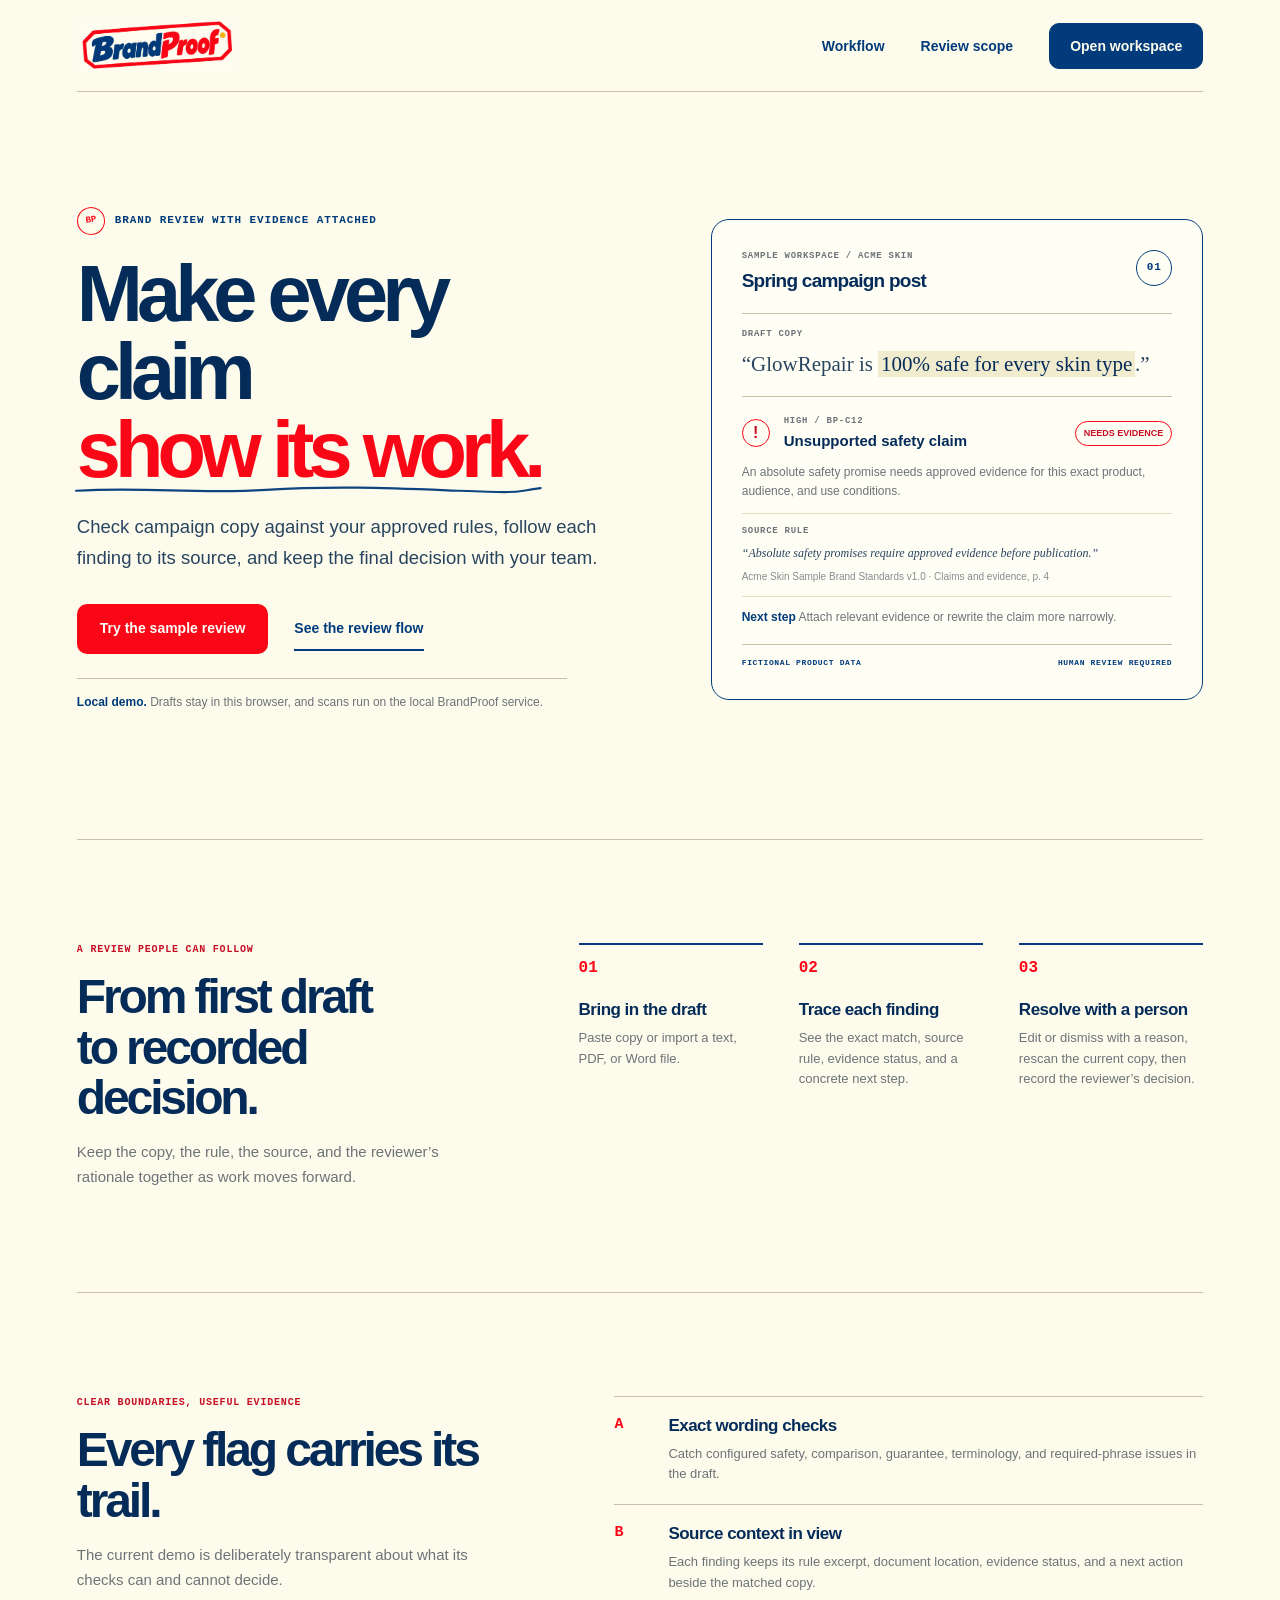
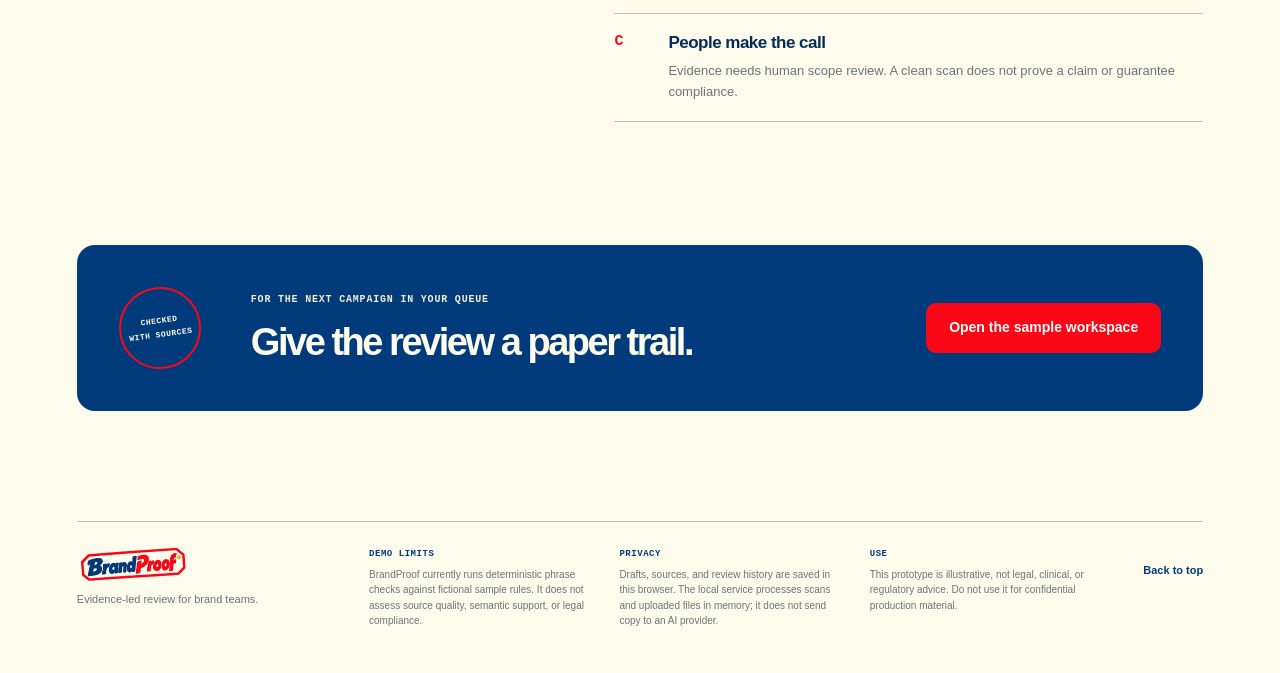
==== landing.html @ ecc661af ""Initial BrandProof Skeleton"" ====
<!doctype html>
<html lang="en">
<head>
  <meta charset="utf-8">
  <meta name="viewport" content="width=device-width, initial-scale=1">
  <meta name="theme-color" content="#fdfcec">
  <meta name="description" content="A traceable review workflow for brand teams. Check campaign copy against approved rules, source each finding, and keep decisions with your reviewers.">
  <title>BrandProof | Make every claim show its work</title>
  <link rel="icon" type="image/png" href="/brandproof-stamp-logo.png">
  <link rel="stylesheet" href="/styles.css">
  <link rel="stylesheet" href="/landing.css">
</head>
<body class="site-body">
  <a class="skip-link" href="#main-content">Skip to content</a>
  <div class="site-shell">
    <header class="site-header">
      <a class="brand-lockup brand-lockup-image" href="/" aria-label="BrandProof home">
        <span class="brand-logo-crop"><img src="/brandproof-stamp-logo.png" alt=""></span>
      </a>
      <nav class="site-nav" aria-label="Main navigation">
        <a href="#workflow">Workflow</a>
        <a href="#review-scope">Review scope</a>
        <a class="site-nav-cta" href="/app">Open workspace</a>
      </nav>
    </header>

    <main id="main-content">
      <section class="hero-section" aria-labelledby="hero-title">
        <div class="hero-copy">
          <p class="hero-eyebrow"><span class="eyebrow-seal" aria-hidden="true">BP</span> Brand review with evidence attached</p>
          <h1 id="hero-title">Make every claim <span class="hero-annotation-wrap"><span class="hero-annotation-words">show its work.</span><svg class="hero-annotation" viewBox="0 0 600 18" preserveAspectRatio="none" aria-hidden="true" focusable="false"><path d="M5 10 C92 5 158 14 246 9 S405 7 492 10 S557 11 595 7" /></svg></span></h1>
          <p class="hero-lede">Check campaign copy against your approved rules, follow each finding to its source, and keep the final decision with your team.</p>
          <div class="hero-actions">
            <a class="site-button site-button-primary" href="/app?start=sample">Try the sample review</a>
            <a class="site-text-link" href="#workflow">See the review flow</a>
          </div>
          <p class="hero-note"><strong>Local demo.</strong> Drafts stay in this browser, and scans run on the local BrandProof service.</p>
        </div>

        <aside class="proof-sheet" aria-label="Example BrandProof finding from fictional sample data">
          <div class="proof-sheet-top">
            <div>
              <p class="proof-kicker">SAMPLE WORKSPACE / ACME SKIN</p>
              <h2>Spring campaign post</h2>
            </div>
            <span class="proof-index">01</span>
          </div>
          <div class="proof-copy-block">
            <p class="proof-label">DRAFT COPY</p>
            <p class="proof-quote">“GlowRepair is <mark>100% safe for every skin type</mark>.”</p>
          </div>
          <div class="proof-finding">
            <div class="proof-finding-heading">
              <span class="proof-alert-mark" aria-hidden="true">!</span>
              <div>
                <p class="proof-label">HIGH / BP-C12</p>
                <h3>Unsupported safety claim</h3>
              </div>
              <span class="proof-state">Needs evidence</span>
            </div>
            <p class="proof-explanation">An absolute safety promise needs approved evidence for this exact product, audience, and use conditions.</p>
            <div class="proof-source">
              <p class="proof-label">SOURCE RULE</p>
              <p>“Absolute safety promises require approved evidence before publication.”</p>
              <span>Acme Skin Sample Brand Standards v1.0 · Claims and evidence, p. 4</span>
            </div>
            <p class="proof-next"><strong>Next step</strong> Attach relevant evidence or rewrite the claim more narrowly.</p>
          </div>
          <div class="proof-sheet-foot"><span>FICTIONAL PRODUCT DATA</span><span>HUMAN REVIEW REQUIRED</span></div>
        </aside>
      </section>

      <section class="workflow-section site-section" id="workflow" aria-labelledby="workflow-title">
        <div class="section-heading-copy">
          <p class="section-eyebrow">A review people can follow</p>
          <h2 id="workflow-title">From first draft<br>to recorded decision.</h2>
          <p>Keep the copy, the rule, the source, and the reviewer’s rationale together as work moves forward.</p>
        </div>
        <ol class="workflow-steps">
          <li>
            <span class="step-index">01</span>
            <div><h3>Bring in the draft</h3><p>Paste copy or import a text, PDF, or Word file.</p></div>
          </li>
          <li>
            <span class="step-index">02</span>
            <div><h3>Trace each finding</h3><p>See the exact match, source rule, evidence status, and a concrete next step.</p></div>
          </li>
          <li>
            <span class="step-index">03</span>
            <div><h3>Resolve with a person</h3><p>Edit or dismiss with a reason, rescan the current copy, then record the reviewer’s decision.</p></div>
          </li>
        </ol>
      </section>

      <section class="scope-section site-section" id="review-scope" aria-labelledby="scope-title">
        <div class="scope-heading">
          <p class="section-eyebrow">Clear boundaries, useful evidence</p>
          <h2 id="scope-title">Every flag carries its trail.</h2>
          <p>The current demo is deliberately transparent about what its checks can and cannot decide.</p>
        </div>
        <div class="scope-list">
          <article class="scope-row">
            <span class="scope-number">A</span>
            <div><h3>Exact wording checks</h3><p>Catch configured safety, comparison, guarantee, terminology, and required-phrase issues in the draft.</p></div>
          </article>
          <article class="scope-row">
            <span class="scope-number">B</span>
            <div><h3>Source context in view</h3><p>Each finding keeps its rule excerpt, document location, evidence status, and a next action beside the matched copy.</p></div>
          </article>
          <article class="scope-row">
            <span class="scope-number">C</span>
            <div><h3>People make the call</h3><p>Evidence needs human scope review. A clean scan does not prove a claim or guarantee compliance.</p></div>
          </article>
        </div>
      </section>

      <section class="closing-section" aria-labelledby="closing-title">
        <div class="closing-stamp" aria-hidden="true"><span>CHECKED</span><span>WITH SOURCES</span></div>
        <div>
          <p class="section-eyebrow">For the next campaign in your queue</p>
          <h2 id="closing-title">Give the review a paper trail.</h2>
        </div>
        <a class="site-button site-button-dark" href="/app?start=sample">Open the sample workspace</a>
      </section>
    </main>

    <footer class="site-footer">
      <div class="footer-brand-block">
        <span class="brand-logo-crop brand-logo-crop-small"><img src="/brandproof-stamp-logo.png" alt="BrandProof"></span>
        <p>Evidence-led review for brand teams.</p>
      </div>
      <div class="footer-disclosure">
        <p><strong>Demo limits</strong> BrandProof currently runs deterministic phrase checks against fictional sample rules. It does not assess source quality, semantic support, or legal compliance.</p>
        <p id="privacy"><strong>Privacy</strong> Drafts, sources, and review history are saved in this browser. The local service processes scans and uploaded files in memory; it does not send copy to an AI provider.</p>
        <p id="terms"><strong>Use</strong> This prototype is illustrative, not legal, clinical, or regulatory advice. Do not use it for confidential production material.</p>
      </div>
      <a class="footer-back-to-top" href="#main-content">Back to top</a>
    </footer>
  </div>
</body>
</html>
---- styles.css ----
:root{--brand-navy:#023b7b;--brand-navy-deep:#052c59;--brand-tomato:#fa0717;--brand-tomato-dark:#c60e24;--brand-butter:#fdfcec;--brand-cream:#f2eccf;--paper:var(--brand-butter);--surface:#fffef5;--surface-2:var(--brand-cream);--ink:var(--brand-navy-deep);--ink-soft:#29445f;--muted:#6d7378;--quiet:#878d8e;--line:#e6dcc4;--line-dark:#c9bea7;--accent:var(--brand-tomato);--accent-dark:var(--brand-tomato-dark);--high:#b6322b;--medium:#876218;--low:#3e6950;--sans:"Segoe UI",Arial,sans-serif;--serif:Georgia,"Times New Roman",serif;--display:"Trebuchet MS","Arial Black",sans-serif;--mono:Consolas,"Courier New",monospace;--radius-control:10px;--radius-panel:18px;--site-width:1240px;--motion-orb-cycle:1700ms;--motion-orb-ease:cubic-bezier(.66,0,.34,1);--motion-state-duration:180ms;--motion-state-ease:cubic-bezier(.22,1,.36,1);--motion-annotation-duration:560ms;--motion-annotation-ease:cubic-bezier(.22,.61,.36,1)}
*{box-sizing:border-box}html{min-width:320px;background:var(--paper)}body{margin:0;color:var(--ink);font-family:var(--sans);font-size:14px;background:var(--paper)}button,input,textarea,select{font:inherit}button{cursor:pointer}.app-shell{min-height:100vh}.topbar{min-height:68px;padding:0 4.4%;display:flex;align-items:center;gap:30px;border-bottom:1px solid var(--line);background:var(--paper)}.brand-lockup{font-family:var(--serif);font-size:16px;font-weight:700;letter-spacing:.08em;color:var(--ink);text-decoration:none;white-space:nowrap}.brand-period{color:var(--accent);font-size:20px}.workspace-label{display:flex;flex-direction:column;gap:3px;min-width:125px;border-left:1px solid var(--line);padding-left:18px}.workspace-name{font-size:12px;font-weight:600;color:var(--ink-soft)}.workspace-kind{font:8px var(--mono);letter-spacing:.08em;color:var(--quiet)}.top-nav{height:68px;display:flex;align-items:stretch;gap:23px;margin-left:12px}.nav-item{position:relative;border:0;padding:0 2px;background:transparent;color:var(--muted);font-size:11px}.nav-item:hover{color:var(--ink)}.nav-item.active{color:var(--ink);font-weight:600}.nav-item.active:after{position:absolute;content:"";height:2px;left:0;right:0;bottom:0;background:var(--accent)}.nav-count{font:9px var(--mono);color:var(--quiet);margin-left:3px}.top-actions{margin-left:auto;display:flex;align-items:center;gap:15px}.role-wrap{display:flex;align-items:center;gap:7px;color:var(--quiet);font-size:9px}.role-wrap select{max-width:135px;border:0;background:transparent;color:var(--ink-soft);font-size:10px;padding:5px 3px;outline-color:var(--accent)}.save-status{font-size:9px;color:var(--quiet);white-space:nowrap}.text-button{border:0;padding:5px 0;background:transparent;color:var(--accent);font-size:10px;text-decoration:underline;text-decoration-color:#b7a396;text-underline-offset:3px}.text-button:hover{color:var(--accent-dark)}.main-area{max-width:1380px;margin:0 auto;padding:25px 4.4% 0;min-height:calc(100vh - 68px);display:flex;flex-direction:column}.crumb{display:flex;gap:8px;align-items:center;color:var(--quiet);font-size:9px;margin-bottom:29px}.crumb strong{font-weight:600;color:var(--ink-soft)}.page{display:none;flex:1}.page.active-page{display:block}.page-intro{display:flex;align-items:flex-end;justify-content:space-between;gap:24px;margin-bottom:29px}.eyebrow,.section-kicker,.empty-overline{font:8px var(--mono);letter-spacing:.1em;color:var(--accent);text-transform:uppercase}.eyebrow-divider{color:var(--quiet);padding:0 4px}.page-intro h1{font:normal 30px var(--serif);letter-spacing:-.3px;color:var(--ink);margin:8px 0 5px}.page-intro p{color:var(--muted);font-size:11px;line-height:1.5;margin:0}.sample-button{margin-bottom:2px}.review-grid{display:grid;grid-template-columns:minmax(0,1.18fr) minmax(360px,.82fr);gap:46px;align-items:start}.draft-panel,.results-panel{border-top:1px solid var(--line-dark);padding-top:14px;min-width:0}.section-heading,.results-header,.dialog-top{display:flex;justify-content:space-between;align-items:flex-start;gap:14px}.section-kicker{color:var(--quiet);margin-bottom:6px}.section-heading h2,.results-header h2,.dialog-top h2{font:normal 18px var(--serif);color:var(--ink);margin:0}.upload-link{display:inline-block;color:var(--accent);font-size:10px;text-decoration:underline;text-decoration-color:#b7a396;text-underline-offset:3px;cursor:pointer;margin-top:4px}.upload-link input{position:absolute;width:1px;height:1px;overflow:hidden;clip:rect(0,0,0,0)}.field-label{display:block;margin:20px 0 7px;color:var(--quiet);font:8px var(--mono);letter-spacing:.08em;text-transform:uppercase}.text-input{width:100%;border:0;border-bottom:1px solid var(--line-dark);background:transparent;padding:5px 0 8px;color:var(--ink);font:16px var(--serif);outline:none}.text-input:focus{border-color:var(--accent)}.content-label{margin-top:21px}.content-input{width:100%;min-height:274px;resize:vertical;border:1px solid var(--line);border-radius:3px;background:var(--surface);padding:15px;color:var(--ink-soft);font:12px/1.75 var(--sans);outline:none}.content-input:focus,.edit-textarea:focus{border-color:var(--accent)}.content-input:disabled,.text-input:disabled{background:var(--surface-2);color:var(--quiet);cursor:not-allowed}.input-meta{display:flex;justify-content:space-between;margin-top:7px;color:var(--quiet);font-size:9px}.upload-message{min-height:13px;margin-top:4px;font-size:9px;color:var(--low)}.upload-message.error{color:var(--high)}.panel-actions{display:flex;justify-content:space-between;align-items:center;gap:12px;margin-top:15px}.privacy-note{font-size:9px;color:var(--muted)}.button{border-radius:3px;padding:9px 13px;border:1px solid var(--line-dark);background:transparent;color:var(--ink-soft);font-size:10px;font-weight:600}.button:hover{background:var(--surface-2)}.button.primary{background:var(--accent);border-color:var(--accent);color:#fbf8f1}.button.primary:hover{background:var(--accent-dark)}.button.secondary{background:transparent;color:var(--ink-soft)}.button.approve{border-color:#9cab9a;color:#405745;background:#eef0e9}.button:disabled{opacity:.5;cursor:not-allowed}.disclosure{border-top:1px solid var(--line);margin:15px 0 0;padding-top:10px;color:var(--quiet);font-size:9px;line-height:1.5}.results-header{align-items:center;margin-bottom:12px}.results-header-actions{display:flex;align-items:center;gap:14px}.status-pill{font:8px var(--mono);letter-spacing:.05em;padding:4px 0;color:var(--quiet);white-space:nowrap}.status-pill.issue{color:var(--high)}.status-pill.ready{color:var(--low)}.status-pill.pending{color:var(--medium)}.empty-state{min-height:250px;border-top:1px solid var(--line);border-bottom:1px solid var(--line);display:flex;flex-direction:column;justify-content:center;align-items:flex-start;padding:24px 4px;color:var(--muted)}.empty-overline{margin:0 0 9px;color:var(--quiet)}.empty-state p:last-child{max-width:290px;font-size:11px;line-height:1.6;margin:0}.summary-row{display:flex;align-items:baseline;gap:13px;flex-wrap:wrap;padding:9px 0 10px;border-top:1px solid var(--line);border-bottom:1px solid var(--line)}.summary-chip{font:9px var(--mono);color:var(--muted)}.summary-chip.high{color:var(--high)}.summary-chip.medium{color:var(--medium)}.summary-chip.low{color:var(--low)}.summary-message{flex-basis:100%;margin:0;color:var(--quiet);font-size:9px;line-height:1.5}.findings-list{display:grid}.finding-card{border-bottom:1px solid var(--line);padding:13px 0 12px}.issue-block+.issue-block{border-top:1px solid var(--line);margin-top:11px;padding-top:10px}.finding-head{display:flex;align-items:baseline;justify-content:space-between;gap:12px}.finding-topline{font:8px var(--mono);letter-spacing:.04em;color:var(--quiet);text-transform:uppercase}.severity{font:8px var(--mono);text-transform:uppercase;color:var(--muted)}.severity.high{color:var(--high)}.severity.medium{color:var(--medium)}.severity.low{color:var(--low)}.finding-body{padding-top:7px}.finding-title{font-size:11px;font-weight:600;color:var(--ink);margin:0 0 6px}.finding-quote{margin:0 0 7px;padding:0;color:#5f5042;font:italic 12px/1.5 var(--serif)}.finding-copy{font-size:9px;line-height:1.55;color:var(--muted);margin:0 0 6px}.source-reference{margin:6px 0 0;color:var(--quiet);font-size:9px;line-height:1.5}.source-reference strong{font:8px var(--mono);letter-spacing:.04em;color:var(--accent)}.source-reference em{display:block;margin-top:2px;font-style:normal}.source-unverified{color:var(--medium)!important}.suggestion-box{margin-top:9px;border-top:1px solid var(--line);padding-top:8px}.suggestion-label{font:8px var(--mono);letter-spacing:.08em;color:var(--quiet);text-transform:uppercase;margin-bottom:4px}.suggestion-text{margin:0;color:var(--ink-soft);font:12px/1.5 var(--serif)}.finding-actions{display:flex;align-items:center;gap:13px;margin-top:10px}.finding-actions .button{font-size:9px;padding:6px 9px}.finding-actions .accept{background:var(--accent);border-color:var(--accent);color:#fbf8f1}.finding-actions .dismiss{border:0;color:var(--muted);text-decoration:underline;text-decoration-color:var(--line-dark);text-underline-offset:3px;padding-left:0;padding-right:0}.finding-resolved{padding-top:10px;color:var(--muted);font-size:9px}.resolved-label{display:flex;gap:7px;align-items:baseline}.resolved-label b{font:8px var(--mono);letter-spacing:.04em;color:var(--low)}.review-controls{display:flex;justify-content:space-between;align-items:center;gap:12px;padding:12px 0;border-bottom:1px solid var(--line)}.workflow-buttons{display:flex;gap:7px}.workflow-note{margin-top:9px;color:var(--muted);font-size:9px;line-height:1.55}.hidden{display:none!important}.app-footer{margin-top:auto;padding:23px 0 18px;border-top:1px solid var(--line);display:flex;align-items:center;gap:15px;color:var(--quiet);font:8px var(--mono);letter-spacing:.04em}.footer-links{display:flex;gap:15px;margin-left:auto}.footer-links .text-button{font:9px var(--sans);letter-spacing:0}.library-note{padding:10px 0;border-top:1px solid var(--line);border-bottom:1px solid var(--line);margin-bottom:17px}.library-note strong{display:block;color:var(--accent);font:8px var(--mono);letter-spacing:.08em;text-transform:uppercase;margin-bottom:5px}.library-note p{font-size:10px;color:var(--muted);margin:0}.source-list{display:grid}.source-card{display:grid;grid-template-columns:120px minmax(180px,1fr) 2fr 150px;gap:16px;align-items:start;padding:13px 0;border-bottom:1px solid var(--line)}.source-meta{font:8px var(--mono);color:var(--accent);letter-spacing:.03em}.source-type{color:var(--quiet)}.source-card h3{font:normal 14px var(--serif);color:var(--ink);margin:0}.source-card p{font-size:10px;line-height:1.55;color:var(--muted);margin:0}.source-owner{color:var(--quiet);font-size:9px;text-align:right}.source-form-wrap{margin-bottom:16px}.source-form{display:grid;grid-template-columns:140px 1fr 2fr auto;gap:10px;align-items:end;padding:12px 0;border-top:1px solid var(--line);border-bottom:1px solid var(--line)}.source-form label{color:var(--quiet);font:8px var(--mono);letter-spacing:.04em;text-transform:uppercase}.source-form input,.source-form select,.source-form textarea{display:block;width:100%;margin-top:5px;padding:7px 0;border:0;border-bottom:1px solid var(--line-dark);border-radius:0;background:transparent;color:var(--ink);font:11px var(--sans)}.source-form textarea{height:34px;resize:vertical}.source-form .button{white-space:nowrap}.activity-content{display:grid}.activity-card{border-bottom:1px solid var(--line)}.activity-card-head{display:flex;align-items:center;justify-content:space-between;gap:18px;padding:13px 0;cursor:pointer}.activity-card-head h3{font:normal 15px var(--serif);color:var(--ink);margin:0 0 4px}.activity-card-head p{font-size:9px;line-height:1.5;color:var(--muted);margin:0}.activity-badge{font:8px var(--mono);letter-spacing:.04em;color:var(--accent);text-transform:uppercase}.activity-events{border-top:1px solid var(--line);padding:3px 0 9px}.event-row{display:grid;grid-template-columns:130px 1fr auto;gap:12px;padding:8px 0;align-items:start}.event-copy{font-size:9px;line-height:1.5;color:var(--muted)}.event-copy strong{color:var(--ink-soft);font-weight:600}.event-time{font:8px var(--mono);color:var(--quiet)}.activity-empty{border-top:1px solid var(--line);border-bottom:1px solid var(--line);padding:28px 0;color:var(--muted);font-size:11px}.edit-dialog,.info-dialog{width:min(540px,calc(100% - 28px));border:1px solid var(--line-dark);border-radius:4px;background:var(--surface);padding:20px;color:var(--ink)}.edit-dialog::backdrop,.info-dialog::backdrop{background:rgba(41,39,34,.3)}.dialog-top{align-items:flex-start}.dialog-top h2{font-size:19px}.dialog-top .text-button{font-size:9px}.edit-dialog p,.info-dialog p{font-size:10px;line-height:1.6;color:var(--muted);margin:13px 0 9px}.edit-textarea{width:100%;height:125px;resize:vertical;border:1px solid var(--line);border-radius:3px;padding:10px;background:var(--surface);color:var(--ink);font:12px/1.6 var(--sans);outline:none}.dialog-actions{display:flex;justify-content:flex-end;gap:8px;margin-top:13px}.info-dialog p+p{padding-top:10px;border-top:1px solid var(--line)}.toast{position:fixed;left:50%;bottom:20px;transform:translateX(-50%);padding:9px 13px;border:1px solid var(--line-dark);border-radius:3px;background:var(--ink);color:var(--paper);font-size:10px;opacity:0;pointer-events:none}.toast.show{opacity:1}
@media(max-width:1060px){.topbar{gap:18px;padding:0 3%}.top-actions{gap:10px}.review-grid{gap:28px;grid-template-columns:minmax(0,1.1fr) minmax(330px,.9fr)}.source-card{grid-template-columns:100px minmax(150px,1fr) 2fr 120px}}
@media(max-width:760px){.topbar{padding:12px 16px;min-height:0;display:flex;flex-wrap:wrap;gap:10px 17px}.brand-lockup{font-size:14px}.workspace-label{padding-left:12px;min-width:95px}.top-nav{order:3;height:38px;width:100%;margin:0;gap:19px}.top-actions{margin-left:auto}.save-status{display:none}.role-wrap{gap:3px}.role-wrap select{max-width:108px}.text-button#clear-data{font-size:9px}.main-area{padding:20px 16px 0;min-height:calc(100vh - 100px)}.crumb{margin-bottom:23px}.page-intro{align-items:flex-start;flex-direction:column;margin-bottom:22px}.page-intro h1{font-size:27px}.sample-button{margin-top:-8px}.review-grid{grid-template-columns:1fr;gap:30px}.content-input{min-height:230px}.results-panel{margin-bottom:12px}.source-card{grid-template-columns:90px 1fr;gap:7px 12px}.source-card p{grid-column:2}.source-owner{grid-column:2;text-align:left}.source-form{grid-template-columns:1fr 1fr}.source-form label:nth-child(3){grid-column:1/-1}.source-list{margin-top:10px}.event-row{grid-template-columns:1fr auto;gap:5px}.event-row .event-copy{grid-column:1/-1;grid-row:2}.app-footer{flex-wrap:wrap;gap:9px 12px}.footer-links{width:100%;margin-left:0}.workflow-buttons{gap:5px}.review-controls{align-items:flex-start;flex-direction:column}.results-header-actions{gap:8px}.summary-row{gap:9px}}
@media(max-width:420px){.workspace-kind{font-size:7px}.topbar{gap:8px 12px}.top-actions{gap:8px}.role-wrap span{display:none}.role-wrap select{max-width:98px}.review-controls .button{padding:8px}.finding-actions{gap:9px}.source-form{grid-template-columns:1fr}.source-form label:nth-child(3){grid-column:auto}}
.no-findings{padding:14px 0;border-top:1px solid var(--line);border-bottom:1px solid var(--line)}.no-findings strong{font:normal 14px var(--serif);color:var(--ink)}.no-findings p{max-width:310px;margin:6px 0 0;color:var(--muted);font-size:10px;line-height:1.55}
.finding-match,.finding-next-step{margin:5px 0;color:var(--muted);font-size:9px;line-height:1.55}.finding-match{color:var(--ink-soft)}.finding-next-step strong{color:var(--ink)}.evidence-reference{margin:7px 0 0;padding-top:6px;border-top:1px dotted var(--line-dark);font-size:9px;line-height:1.5;color:var(--muted)}.evidence-reference strong{display:block;font:8px var(--mono);letter-spacing:.04em;color:var(--accent)}.evidence-reference em{display:block;margin-top:3px;font-style:normal}.finding-resolved p{margin:5px 0 0;color:var(--muted);font-size:9px;line-height:1.5}.source-form{grid-template-columns:repeat(4,minmax(0,1fr))}.source-form label:nth-of-type(5){grid-column:span 2}.source-form label:nth-of-type(5) textarea{min-height:76px;height:76px}.source-form .source-form-help{grid-column:1/-1;margin:0;color:var(--muted);font-size:9px;line-height:1.5}.source-form .button{align-self:end}.source-actions{display:flex;justify-content:flex-end;gap:10px;margin-top:4px}.source-actions .text-button{font-size:8px}.source-owner span{display:block}.source-owner .source-actions span{display:inline}
@media(max-width:760px){.source-form{grid-template-columns:repeat(2,minmax(0,1fr))}.source-form label:nth-of-type(5){grid-column:span 2}}
@media(max-width:420px){.source-form{grid-template-columns:1fr}.source-form label:nth-of-type(5){grid-column:auto}}
.brand-lockup{display:flex;align-items:center;gap:0;font-size:18px;letter-spacing:0;white-space:nowrap}.brand-name{font-family:var(--serif);font-weight:700;letter-spacing:-.025em;color:var(--ink)}.brand-lens-o,.footer-lens-o{position:relative;display:inline-block}.brand-lens-o:after,.footer-lens-o:after{content:"";position:absolute;left:.43em;top:.71em;width:.11em;height:.38em;border-radius:2px;background:var(--accent);transform:rotate(-42deg);transform-origin:top center;pointer-events:none}.footer-brand{display:flex;align-items:center;color:var(--ink-soft);font-size:10px;letter-spacing:0}.footer-brand-name{font-family:var(--serif);font-size:10px;font-weight:700;letter-spacing:-.025em;color:var(--ink)}
.brand-lockup-image{display:block;flex:0 0 160px;width:160px;height:50px}.brand-logo-crop{display:block;width:160px;height:50px;overflow:hidden;background:var(--brand-butter)}.brand-logo-crop img{display:block;width:100%;height:100%;object-fit:cover;object-position:center 50%}.brand-logo-crop-small{width:112px;height:35px}.brand-lockup-image:focus-visible{outline:3px solid var(--brand-tomato);outline-offset:3px}.footer-brand .brand-logo-crop-small{flex:0 0 112px}
:where(a,button,input,textarea,select):focus-visible{outline:3px solid var(--brand-tomato);outline-offset:3px}
@media(max-width:760px){.brand-lockup-image{flex-basis:136px;width:136px;height:43px}.brand-lockup-image .brand-logo-crop{width:136px;height:43px}}
.skip-link{position:fixed;z-index:100;top:8px;left:12px;transform:translateY(-160%);padding:10px 14px;border-radius:var(--radius-control);background:var(--brand-navy);color:var(--brand-butter);font-size:13px;font-weight:700}.skip-link:focus{transform:translateY(0)}
.button,.nav-item,.text-button,.upload-link{min-height:44px}.upload-link{display:inline-flex;align-items:center}.role-wrap select{min-height:44px}.finding-actions,.workflow-buttons{flex-wrap:wrap}
---- landing.css ----
.site-body {
  min-width: 320px;
  background: var(--brand-butter);
  color: var(--ink);
  font-family: var(--sans);
}

.site-shell {
  width: min(100%, 1440px);
  margin-inline: auto;
  padding-inline: clamp(20px, 6vw, 88px);
}

.site-header {
  min-height: 92px;
  display: flex;
  align-items: center;
  justify-content: space-between;
  gap: 24px;
  border-bottom: 1px solid var(--line-dark);
}

.site-nav {
  display: flex;
  align-items: center;
  gap: clamp(16px, 3vw, 36px);
}

.site-nav a,
.site-text-link,
.footer-back-to-top {
  color: var(--brand-navy);
  font-size: 14px;
  font-weight: 700;
  text-decoration: none;
}

.site-nav a:hover,
.site-text-link:hover,
.footer-back-to-top:hover {
  color: var(--brand-tomato-dark);
}

.site-nav .site-nav-cta {
  min-height: 46px;
  display: inline-flex;
  align-items: center;
  justify-content: center;
  padding: 0 20px;
  border: 1px solid var(--brand-navy);
  border-radius: var(--radius-control);
  background: var(--brand-navy);
  color: var(--brand-butter);
}

.site-nav .site-nav-cta:hover {
  background: var(--brand-navy-deep);
  color: var(--brand-butter);
}

.hero-section {
  display: grid;
  grid-template-columns: minmax(0, 1.05fr) minmax(390px, 0.95fr);
  align-items: center;
  gap: clamp(44px, 7vw, 100px);
  padding-block: clamp(68px, 9vw, 126px) clamp(84px, 10vw, 140px);
}

.hero-copy {
  max-width: 640px;
}

.hero-eyebrow,
.section-eyebrow,
.proof-kicker,
.proof-label,
.proof-sheet-foot,
.proof-index {
  font-family: var(--mono);
  font-size: 11px;
  font-weight: 700;
  letter-spacing: 0.08em;
  line-height: 1.45;
  text-transform: uppercase;
}

.hero-eyebrow {
  display: flex;
  align-items: center;
  gap: 10px;
  margin: 0 0 20px;
  color: var(--brand-navy);
}

.eyebrow-seal {
  width: 28px;
  height: 28px;
  display: inline-grid;
  place-items: center;
  border: 1.5px solid var(--brand-tomato);
  border-radius: 50%;
  color: var(--brand-tomato);
  font-size: 9px;
  letter-spacing: -0.03em;
  transform: rotate(-8deg);
}

.hero-copy h1 {
  max-width: 660px;
  margin: 0;
  color: var(--brand-navy-deep);
  font-family: var(--display);
  font-size: clamp(48px, 6.2vw, 82px);
  font-weight: 800;
  letter-spacing: -0.075em;
  line-height: 0.98;
}

.hero-copy h1 span {
  display: block;
  color: var(--brand-tomato);
}

.hero-copy h1 .hero-annotation-wrap {
  position: relative;
  width: max-content;
  max-width: 100%;
}

.hero-copy h1 .hero-annotation-words {
  display: block;
}

.hero-annotation {
  position: absolute;
  left: -1%;
  bottom: -0.12em;
  width: 102%;
  height: 0.2em;
  overflow: visible;
  fill: none;
  stroke: var(--brand-navy);
  stroke-width: 2.4px;
  stroke-linecap: round;
  stroke-linejoin: round;
  opacity: 0;
  animation: hero-annotation-fade var(--motion-annotation-duration) var(--motion-annotation-ease) 160ms both;
  pointer-events: none;
}

@keyframes hero-annotation-fade {
  from { opacity: 0; }
  to { opacity: 0.95; }
}

.hero-lede {
  max-width: 540px;
  margin: 24px 0 0;
  color: var(--ink-soft);
  font-size: clamp(16px, 1.45vw, 19px);
  line-height: 1.65;
}

.hero-actions {
  display: flex;
  flex-wrap: wrap;
  align-items: center;
  gap: 20px 26px;
  margin-top: 30px;
}

.site-button {
  min-height: 50px;
  display: inline-flex;
  align-items: center;
  justify-content: center;
  padding: 0 22px;
  border: 1.5px solid transparent;
  border-radius: var(--radius-control);
  font-size: 14px;
  font-weight: 800;
  line-height: 1.2;
  text-align: center;
  text-decoration: none;
}

.site-button-primary {
  background: var(--brand-tomato);
  color: #fffefa;
}

.site-button-primary:hover {
  background: var(--brand-tomato-dark);
}

.site-text-link {
  min-height: 44px;
  display: inline-flex;
  align-items: center;
  border-bottom: 2px solid var(--brand-navy);
}

.hero-note {
  max-width: 490px;
  margin: 24px 0 0;
  padding-top: 14px;
  border-top: 1px solid var(--line-dark);
  color: var(--muted);
  font-size: 12px;
  line-height: 1.55;
}

.hero-note strong {
  color: var(--brand-navy);
}

.proof-sheet {
  min-width: 0;
  padding: clamp(20px, 3vw, 30px);
  border: 1.5px solid var(--brand-navy);
  border-radius: var(--radius-panel);
  background: var(--surface);
}

.proof-sheet-top,
.proof-finding-heading,
.proof-sheet-foot {
  display: flex;
  align-items: flex-start;
  justify-content: space-between;
  gap: 14px;
}

.proof-kicker,
.proof-label {
  margin: 0;
  color: var(--muted);
  font-size: 9px;
}

.proof-sheet-top h2 {
  margin: 7px 0 0;
  color: var(--brand-navy-deep);
  font-family: var(--display);
  font-size: 19px;
  letter-spacing: -0.04em;
}

.proof-index {
  flex: 0 0 auto;
  display: inline-grid;
  width: 36px;
  height: 36px;
  place-items: center;
  border: 1px solid var(--brand-navy);
  border-radius: 50%;
  color: var(--brand-navy);
}

.proof-copy-block {
  margin-top: 21px;
  padding-block: 14px 16px;
  border-top: 1px solid var(--line-dark);
  border-bottom: 1px solid var(--line-dark);
}

.proof-quote {
  margin: 8px 0 0;
  color: var(--ink-soft);
  font-family: var(--serif);
  font-size: clamp(16px, 1.7vw, 21px);
  line-height: 1.5;
}

.proof-quote mark {
  padding: 0.05em 0.13em;
  background: var(--brand-cream);
  color: var(--brand-navy-deep);
  box-decoration-break: clone;
  -webkit-box-decoration-break: clone;
}

.proof-finding {
  padding-top: 18px;
}

.proof-finding-heading {
  align-items: center;
  justify-content: flex-start;
}

.proof-alert-mark {
  flex: 0 0 28px;
  width: 28px;
  height: 28px;
  display: inline-grid;
  place-items: center;
  border: 1.5px solid var(--brand-tomato);
  border-radius: 50%;
  color: var(--brand-tomato-dark);
  font-family: var(--display);
  font-size: 16px;
  font-weight: 900;
}

.proof-finding-heading > div {
  min-width: 0;
  flex: 1;
}

.proof-finding-heading h3 {
  margin: 3px 0 0;
  color: var(--brand-navy-deep);
  font-size: 15px;
  line-height: 1.35;
}

.proof-state {
  flex: 0 0 auto;
  padding: 6px 8px;
  border: 1px solid var(--brand-tomato);
  border-radius: 999px;
  color: var(--brand-tomato-dark);
  font-size: 9px;
  font-weight: 800;
  line-height: 1.2;
  text-transform: uppercase;
}

.proof-explanation,
.proof-source p:not(.proof-label),
.proof-next {
  color: var(--muted);
  font-size: 12px;
  line-height: 1.55;
}

.proof-explanation {
  margin: 12px 0;
}

.proof-source {
  padding-block: 11px;
  border-top: 1px solid var(--line);
  border-bottom: 1px solid var(--line);
}

.proof-source p:not(.proof-label) {
  margin: 6px 0 5px;
  color: var(--ink-soft);
  font-family: var(--serif);
  font-style: italic;
}

.proof-source span {
  color: var(--quiet);
  font-size: 10px;
  line-height: 1.45;
}

.proof-next {
  margin: 11px 0 0;
}

.proof-next strong {
  color: var(--brand-navy);
}

.proof-sheet-foot {
  display: flex;
  flex-wrap: wrap;
  gap: 7px 15px;
  justify-content: space-between;
  margin-top: 18px;
  padding-top: 12px;
  border-top: 1px solid var(--line-dark);
  color: var(--brand-navy);
  font-size: 8px;
}

.site-section {
  border-top: 1px solid var(--line-dark);
}

.workflow-section {
  display: grid;
  grid-template-columns: minmax(230px, 0.78fr) minmax(0, 1.22fr);
  gap: clamp(42px, 8vw, 120px);
  padding-block: clamp(58px, 8vw, 104px);
}

.section-eyebrow {
  margin: 0 0 15px;
  color: var(--brand-tomato-dark);
  font-size: 10px;
}

.section-heading-copy h2,
.scope-heading h2,
.closing-section h2 {
  margin: 0;
  color: var(--brand-navy-deep);
  font-family: var(--display);
  font-size: clamp(32px, 4vw, 48px);
  letter-spacing: -0.065em;
  line-height: 1.05;
}

.section-heading-copy > p:last-child,
.scope-heading > p:last-child {
  max-width: 400px;
  margin: 17px 0 0;
  color: var(--muted);
  font-size: 15px;
  line-height: 1.65;
}

.workflow-steps {
  display: grid;
  grid-template-columns: repeat(3, minmax(0, 1fr));
  gap: clamp(18px, 2.8vw, 38px);
  margin: 0;
  padding: 0;
  list-style: none;
}

.workflow-steps li {
  min-width: 0;
  display: flex;
  flex-direction: column;
  gap: 23px;
  padding-top: 14px;
  border-top: 2px solid var(--brand-navy);
}

.step-index {
  color: var(--brand-tomato);
  font-family: var(--mono);
  font-size: 16px;
  font-weight: 800;
}

.workflow-steps h3,
.scope-row h3 {
  margin: 0;
  color: var(--brand-navy-deep);
  font-family: var(--display);
  font-size: 17px;
  letter-spacing: -0.03em;
}

.workflow-steps p,
.scope-row p {
  margin: 8px 0 0;
  color: var(--muted);
  font-size: 13px;
  line-height: 1.6;
}

.scope-section {
  display: grid;
  grid-template-columns: minmax(260px, 0.85fr) minmax(0, 1.15fr);
  gap: clamp(42px, 8vw, 120px);
  padding-block: clamp(58px, 8vw, 104px);
}

.scope-heading h2 {
  max-width: 430px;
}

.scope-list {
  border-top: 1px solid var(--line-dark);
}

.scope-row {
  display: grid;
  grid-template-columns: 38px minmax(0, 1fr);
  gap: 16px;
  padding-block: 19px;
  border-bottom: 1px solid var(--line-dark);
}

.scope-number {
  color: var(--brand-tomato);
  font-family: var(--mono);
  font-size: 15px;
  font-weight: 800;
}

.closing-section {
  display: grid;
  grid-template-columns: auto minmax(0, 1fr) auto;
  align-items: center;
  gap: clamp(20px, 4vw, 50px);
  margin-block: 20px clamp(66px, 9vw, 110px);
  padding: clamp(22px, 4vw, 42px);
  border-radius: var(--radius-panel);
  background: var(--brand-navy);
  color: var(--brand-butter);
}

.closing-stamp {
  width: 82px;
  height: 82px;
  display: flex;
  flex-direction: column;
  align-items: center;
  justify-content: center;
  gap: 4px;
  border: 2px solid var(--brand-tomato);
  border-radius: 50%;
  color: var(--brand-butter);
  font-family: var(--mono);
  font-size: 8px;
  font-weight: 800;
  letter-spacing: 0.06em;
  line-height: 1.2;
  text-align: center;
  transform: rotate(-8deg);
}

.closing-section .section-eyebrow {
  color: var(--brand-cream);
}

.closing-section h2 {
  color: var(--brand-butter);
  font-size: clamp(27px, 3vw, 38px);
}

.site-button-dark {
  flex: 0 0 auto;
  background: var(--brand-tomato);
  color: #fffefa;
}

.site-button-dark:hover {
  background: var(--brand-tomato-dark);
}

.site-footer {
  display: grid;
  grid-template-columns: minmax(180px, 0.5fr) minmax(0, 1.5fr) auto;
  align-items: start;
  gap: clamp(24px, 4vw, 54px);
  padding-block: 26px 44px;
  border-top: 1px solid var(--line-dark);
}

.footer-brand-block p {
  margin: 8px 0 0;
  color: var(--muted);
  font-size: 11px;
  line-height: 1.5;
}

.footer-disclosure {
  display: grid;
  grid-template-columns: repeat(3, minmax(0, 1fr));
  gap: clamp(14px, 2.3vw, 28px);
}

.footer-disclosure p {
  margin: 0;
  color: var(--muted);
  font-size: 10px;
  line-height: 1.55;
}

.footer-disclosure strong {
  display: block;
  margin-bottom: 5px;
  color: var(--brand-navy);
  font-family: var(--mono);
  font-size: 9px;
  letter-spacing: 0.06em;
  text-transform: uppercase;
}

.footer-back-to-top {
  min-height: 44px;
  display: flex;
  align-items: center;
  font-size: 11px;
  white-space: nowrap;
}

@media (max-width: 1050px) {
  .hero-section {
    grid-template-columns: minmax(0, 0.95fr) minmax(340px, 1.05fr);
    gap: 42px;
  }

  .workflow-section,
  .scope-section {
    gap: 42px;
  }

  .site-footer {
    grid-template-columns: 150px minmax(0, 1fr);
  }

  .footer-disclosure {
    grid-column: 1 / -1;
    grid-row: 2;
  }

  .footer-back-to-top {
    grid-column: 2;
    grid-row: 1;
    justify-self: end;
  }
}

@media (max-width: 760px) {
  .site-shell {
    padding-inline: 18px;
  }

  .site-header {
    min-height: 78px;
    gap: 12px;
  }

  .site-nav {
    gap: 15px;
  }

  .site-nav a {
    font-size: 12px;
  }

  .site-nav .site-nav-cta {
    min-height: 44px;
    padding-inline: 12px;
    font-size: 11px;
  }

  .hero-section {
    grid-template-columns: minmax(0, 1fr);
    gap: 40px;
    padding-block: 58px 72px;
  }

  .hero-copy h1 {
    max-width: 570px;
    font-size: clamp(48px, 11vw, 72px);
  }

  .proof-sheet {
    width: min(100%, 620px);
  }

  .workflow-section,
  .scope-section {
    grid-template-columns: minmax(0, 1fr);
    gap: 34px;
    padding-block: 54px;
  }

  .workflow-steps {
    gap: 18px;
  }

  .closing-section {
    grid-template-columns: auto minmax(0, 1fr);
    gap: 20px;
  }

  .closing-section .site-button {
    grid-column: 2;
    justify-self: start;
  }

  .site-footer {
    gap: 22px;
  }

  .footer-disclosure {
    grid-template-columns: minmax(0, 1fr);
  }
}

@media (max-width: 480px) {
  .site-shell {
    padding-inline: 16px;
  }

  .site-header {
    min-height: 72px;
  }

  .brand-lockup-image,
  .brand-lockup-image .brand-logo-crop {
    flex-basis: 118px;
    width: 118px;
    height: 37px;
  }

  .site-nav {
    gap: 10px;
  }

  .site-nav a {
    font-size: 11px;
  }

  .site-nav a[href="#review-scope"] {
    display: none;
  }

  .site-nav .site-nav-cta {
    min-height: 44px;
    padding-inline: 10px;
    font-size: 10px;
  }

  .hero-section {
    gap: 32px;
    padding-block: 47px 56px;
  }

  .hero-eyebrow {
    max-width: 310px;
    font-size: 9px;
  }

  .hero-copy h1 {
    font-size: clamp(43px, 12.3vw, 58px);
    letter-spacing: -0.08em;
  }

  .hero-lede {
    margin-top: 18px;
    font-size: 15px;
  }

  .hero-actions {
    align-items: flex-start;
    flex-direction: column;
    gap: 10px;
    margin-top: 22px;
  }

  .site-button-primary {
    width: 100%;
  }

  .hero-note {
    margin-top: 18px;
  }

  .proof-sheet {
    padding: 17px;
    border-radius: 14px;
  }

  .proof-finding-heading {
    flex-wrap: wrap;
  }

  .proof-finding-heading > div {
    flex-basis: calc(100% - 50px);
  }

  .proof-state {
    margin-left: 44px;
  }

  .workflow-steps {
    grid-template-columns: minmax(0, 1fr);
    gap: 22px;
  }

  .workflow-steps li {
    flex-direction: row;
    gap: 16px;
    padding-top: 12px;
  }

  .step-index {
    flex: 0 0 34px;
  }

  .closing-section {
    grid-template-columns: minmax(0, 1fr);
    padding: 22px 18px;
  }

  .closing-stamp {
    width: 68px;
    height: 68px;
  }

  .closing-section .site-button {
    grid-column: 1;
    justify-self: stretch;
  }

  .site-footer {
    grid-template-columns: minmax(0, 1fr) auto;
  }

  .footer-disclosure {
    grid-column: 1 / -1;
    grid-row: 2;
  }

  .footer-back-to-top {
    grid-column: 2;
    grid-row: 1;
  }
}

@media (prefers-reduced-motion: reduce) {
  .hero-annotation {
    animation: none;
    opacity: 0.95;
  }
}
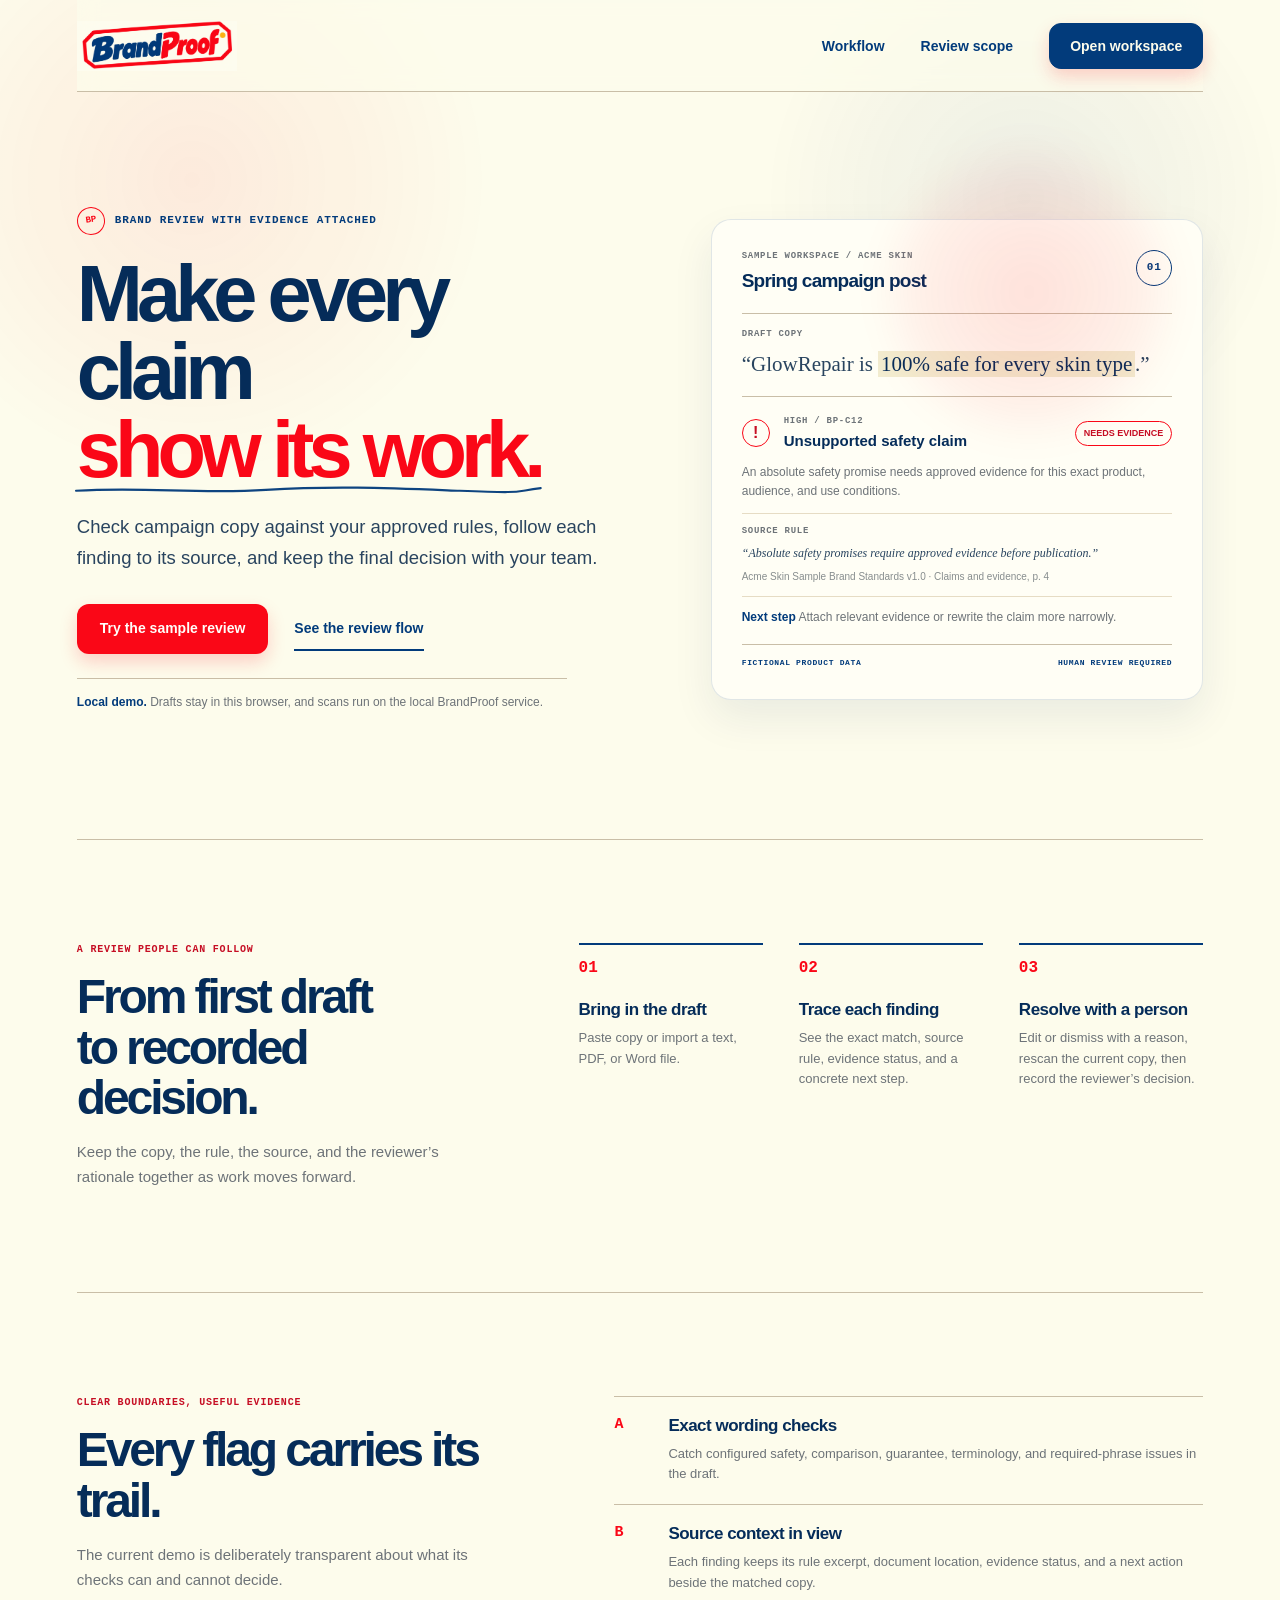
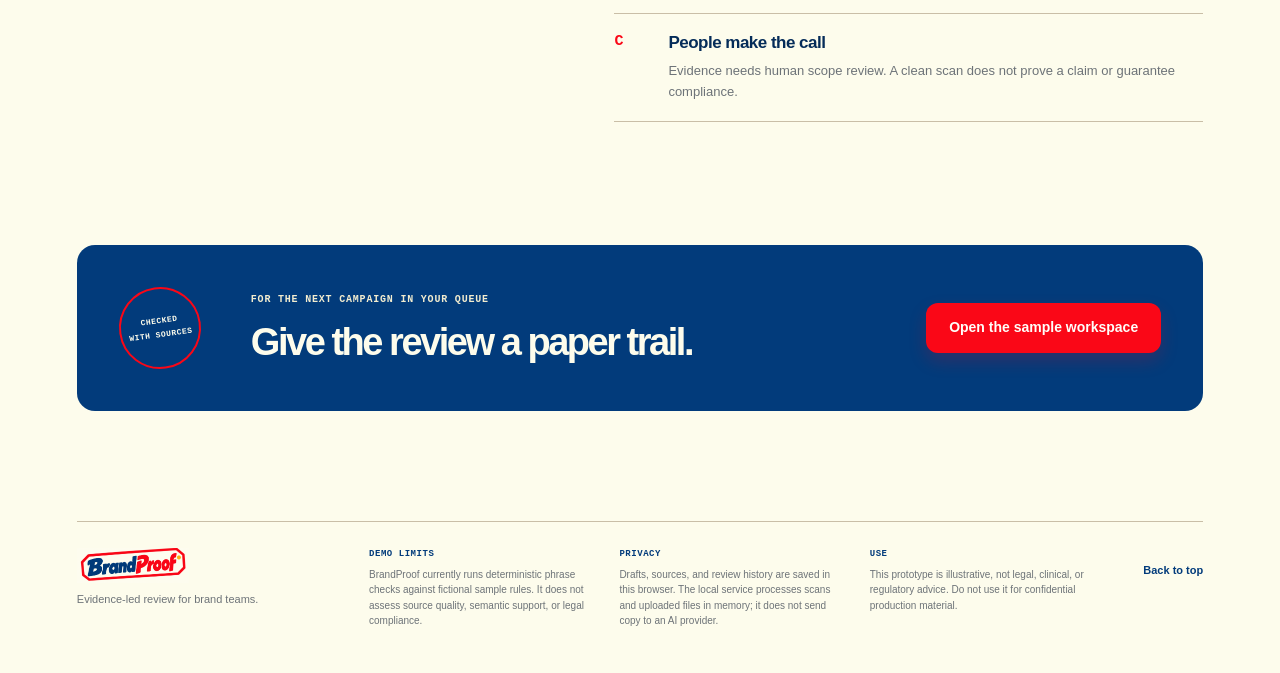
==== commit bf0aaaac: ""youuuuuu iiiiiiii"" ====
--- a/landing.html
+++ b/landing.html
@@ -9,6 +9,9 @@
   <link rel="icon" type="image/png" href="/brandproof-stamp-logo.png">
   <link rel="stylesheet" href="/styles.css">
   <link rel="stylesheet" href="/landing.css">
+  <link rel="stylesheet" href="/platform-motion.css">
+  <link rel="stylesheet" href="/premium-ui.css">
+  <script defer src="/platform-motion.js"></script>
 </head>
 <body class="site-body">
   <a class="skip-link" href="#main-content">Skip to content</a>
--- a/platform-motion.css
+++ b/platform-motion.css
@@ -0,0 +1,23 @@
+[data-scroll-reveal] {
+  opacity: 0;
+  transform: translateY(22px);
+  transition: opacity 480ms cubic-bezier(.22,1,.36,1), transform 480ms cubic-bezier(.22,1,.36,1);
+}
+
+[data-scroll-reveal].is-visible {
+  opacity: 1;
+  transform: translateY(0);
+}
+
+[data-scroll-reveal] > * {
+  transition: opacity 420ms ease, transform 420ms ease;
+}
+
+@media (prefers-reduced-motion: reduce) {
+  [data-scroll-reveal],
+  [data-scroll-reveal] > * {
+    opacity: 1;
+    transform: none;
+    transition: none;
+  }
+}
--- a/premium-ui.css
+++ b/premium-ui.css
@@ -0,0 +1,569 @@
+:root {
+  --shadow-soft: 0 18px 42px rgba(5, 44, 89, 0.08);
+  --shadow-panel: 0 20px 48px rgba(2, 59, 123, 0.12);
+  --surface-elevated: rgba(255, 255, 255, 0.7);
+  --surface-strong: rgba(255, 255, 255, 0.88);
+  --brand-ivory: #fdfcec;
+  --brand-cream: #f2eccf;
+  --panel-border: rgba(2, 59, 123, 0.12);
+}
+
+body {
+  background:
+    radial-gradient(circle at top left, rgba(250, 7, 23, 0.07), transparent 24%),
+    radial-gradient(circle at bottom right, rgba(2, 59, 123, 0.08), transparent 26%),
+    var(--paper);
+}
+
+body::before {
+  content: "";
+  position: fixed;
+  inset: 0;
+  background:
+    radial-gradient(circle at 15% 20%, rgba(250, 7, 23, 0.08), transparent 24%),
+    radial-gradient(circle at 80% 22%, rgba(2, 59, 123, 0.08), transparent 22%);
+  pointer-events: none;
+  opacity: 0.9;
+}
+
+.site-body,
+.app-shell {
+  position: relative;
+  z-index: 0;
+}
+
+.site-shell,
+.main-area {
+  position: relative;
+  z-index: 1;
+}
+
+.site-nav a,
+.site-text-link,
+.footer-back-to-top,
+.button,
+.nav-item,
+.text-button,
+.upload-link,
+.site-button,
+.source-actions .text-button {
+  transition: transform 180ms ease, box-shadow 180ms ease, background-color 180ms ease, border-color 180ms ease, color 180ms ease;
+}
+
+.site-nav a:hover,
+.site-text-link:hover,
+.footer-back-to-top:hover,
+.button:hover,
+.nav-item:hover,
+.text-button:hover,
+.upload-link:hover,
+.site-button:hover,
+.source-actions .text-button:hover {
+  transform: translateY(-1px);
+}
+
+.site-button:active,
+.button:active,
+.nav-item:active,
+.text-button:active,
+.upload-link:active,
+.site-button:active {
+  transform: translateY(0);
+}
+
+.site-header {
+  position: sticky;
+  top: 0;
+  z-index: 20;
+  backdrop-filter: blur(10px);
+  background: rgba(253, 252, 236, 0.72);
+}
+
+.site-nav .site-nav-cta,
+.site-button-primary,
+.site-button-dark,
+.button.primary,
+.button.approve,
+.button.secondary,
+.button.accept,
+.button.dismiss {
+  box-shadow: 0 8px 18px rgba(250, 7, 23, 0.18);
+}
+
+.site-nav .site-nav-cta:hover,
+.site-button-primary:hover,
+.site-button-dark:hover,
+.button.primary:hover,
+.button.approve:hover {
+  box-shadow: 0 12px 24px rgba(250, 7, 23, 0.18);
+}
+
+.site-nav .site-nav-cta,
+.site-button-primary,
+.site-button-dark,
+.site-button,
+.button,
+.nav-item,
+.text-button,
+.upload-link {
+  border-radius: 12px;
+}
+
+.site-body .site-shell,
+.app-shell {
+  max-width: 1480px;
+}
+
+.hero-section {
+  position: relative;
+}
+
+.hero-section::after {
+  content: "";
+  position: absolute;
+  inset: 8% 3% auto auto;
+  width: 280px;
+  aspect-ratio: 1;
+  border-radius: 50%;
+  background: radial-gradient(circle, rgba(250, 7, 23, 0.12), rgba(250, 7, 23, 0));
+  filter: blur(18px);
+  pointer-events: none;
+}
+
+.proof-sheet,
+.draft-panel,
+.results-panel,
+.source-card,
+.activity-card,
+.info-dialog,
+.edit-dialog,
+.source-form,
+.page-intro,
+.summary-row,
+.finding-card,
+.issue-block,
+.source-form-wrap,
+.review-status {
+  border: 1.5px solid var(--panel-border);
+  box-shadow: var(--shadow-soft);
+}
+
+.draft-panel,
+.results-panel,
+.source-card,
+.activity-card,
+.finding-card,
+.issue-block,
+.source-form,
+.review-status {
+  background: rgba(255, 255, 255, 0.82);
+  backdrop-filter: blur(6px);
+}
+
+.proof-sheet,
+.source-card,
+.activity-card,
+.finding-card,
+.issue-block,
+.source-form,
+.review-status {
+  border-radius: 20px;
+}
+
+.page-intro,
+.summary-row {
+  background: rgba(255, 255, 255, 0.36);
+}
+
+.summary-row {
+  border: 1px solid var(--panel-border);
+  box-shadow: none;
+}
+
+.finding-card {
+  position: relative;
+  overflow: hidden;
+  animation: brandproof-card-enter 420ms cubic-bezier(.22,1,.36,1) both;
+  animation-delay: var(--delay, 0ms);
+}
+
+.finding-card::before {
+  content: "";
+  position: absolute;
+  inset: 0 auto 0 0;
+  width: 4px;
+  background: rgba(2, 59, 123, 0.18);
+}
+
+.finding-card.high::before {
+  background: rgba(182, 50, 43, 0.82);
+}
+
+.finding-card.medium::before {
+  background: rgba(135, 98, 24, 0.8);
+}
+
+.finding-card.low::before {
+  background: rgba(62, 105, 80, 0.76);
+}
+
+.issue-block {
+  padding: 18px 18px 14px;
+}
+
+.finding-head {
+  display: flex;
+  align-items: center;
+  justify-content: space-between;
+  gap: 8px;
+}
+
+.finding-topline {
+  color: var(--muted);
+  font-size: 10px;
+  letter-spacing: 0.08em;
+  text-transform: uppercase;
+}
+
+.severity {
+  min-width: 64px;
+  display: inline-flex;
+  align-items: center;
+  justify-content: center;
+  padding: 6px 8px;
+  border-radius: 999px;
+  font-family: var(--mono);
+  font-size: 9px;
+  font-weight: 800;
+  letter-spacing: 0.08em;
+  text-transform: uppercase;
+}
+
+.severity.high {
+  background: rgba(182, 50, 43, 0.12);
+  color: var(--high);
+}
+
+.severity.medium {
+  background: rgba(135, 98, 24, 0.12);
+  color: var(--medium);
+}
+
+.severity.low {
+  background: rgba(62, 105, 80, 0.12);
+  color: var(--low);
+}
+
+.finding-body {
+  padding: 0 0 12px;
+}
+
+.finding-title {
+  margin: 14px 0 10px;
+  color: var(--brand-navy-deep);
+  font-size: 18px;
+  letter-spacing: -0.03em;
+}
+
+.finding-quote,
+.finding-copy,
+.finding-match,
+.finding-next-step,
+.source-reference,
+.evidence-reference,
+.source-owner,
+.event-copy,
+.activity-card p,
+.source-form-help,
+.summary-message,
+.empty-state p,
+.no-findings p {
+  color: var(--muted);
+}
+
+.source-reference,
+.evidence-reference {
+  padding: 10px 12px;
+  border-radius: 12px;
+  border: 1px solid rgba(2, 59, 123, 0.09);
+  background: rgba(242, 236, 207, 0.4);
+}
+
+.source-reference strong,
+.evidence-reference strong {
+  display: block;
+  margin-bottom: 6px;
+  font-size: 9px;
+  letter-spacing: 0.08em;
+  text-transform: uppercase;
+}
+
+.source-unverified {
+  background: rgba(250, 7, 23, 0.04);
+  border-color: rgba(250, 7, 23, 0.18);
+}
+
+.suggestion-box {
+  padding: 14px 16px 12px;
+  border-top: 1px solid var(--line);
+  border-bottom: 1px solid var(--line);
+  background: rgba(2, 59, 123, 0.02);
+}
+
+.suggestion-label {
+  margin-bottom: 8px;
+  color: var(--brand-navy);
+  font-family: var(--mono);
+  font-size: 9px;
+  letter-spacing: 0.08em;
+  text-transform: uppercase;
+}
+
+.finding-actions {
+  display: flex;
+  flex-wrap: wrap;
+  gap: 10px;
+  padding-top: 14px;
+  border-top: 1px solid var(--line);
+}
+
+.button {
+  min-height: 42px;
+  padding: 0 16px;
+  border: 1px solid var(--panel-border);
+  background: rgba(255, 255, 255, 0.9);
+  color: var(--brand-navy);
+  font-weight: 700;
+}
+
+.button.primary,
+.button.approve {
+  border-color: var(--brand-tomato);
+  background: var(--brand-tomato);
+  color: #fffefa;
+}
+
+.button.secondary {
+  border-color: rgba(2, 59, 123, 0.18);
+  background: rgba(2, 59, 123, 0.04);
+}
+
+.button.dismiss {
+  background: rgba(182, 50, 43, 0.08);
+  border-color: rgba(182, 50, 43, 0.25);
+  color: var(--high);
+}
+
+.button.accept {
+  background: rgba(62, 105, 80, 0.08);
+  border-color: rgba(62, 105, 80, 0.2);
+  color: var(--low);
+}
+
+.summary-chip {
+  display: inline-flex;
+  align-items: center;
+  min-height: 28px;
+  padding: 0 10px;
+  border-radius: 999px;
+  background: rgba(2, 59, 123, 0.06);
+  color: var(--brand-navy);
+  font-family: var(--mono);
+  font-size: 9px;
+  letter-spacing: 0.06em;
+  text-transform: uppercase;
+}
+
+.summary-chip.high { background: rgba(182, 50, 43, 0.1); color: var(--high); }
+.summary-chip.medium { background: rgba(135, 98, 24, 0.1); color: var(--medium); }
+.summary-chip.low { background: rgba(62, 105, 80, 0.1); color: var(--low); }
+
+.status-pill {
+  border-radius: 999px;
+  background: rgba(2, 59, 123, 0.08);
+  color: var(--brand-navy);
+}
+
+.status-pill.ready {
+  background: rgba(62, 105, 80, 0.1);
+  color: var(--low);
+}
+
+.status-pill.issue {
+  background: rgba(182, 50, 43, 0.1);
+  color: var(--high);
+}
+
+.status-pill.pending {
+  background: rgba(135, 98, 24, 0.1);
+  color: var(--medium);
+}
+
+.source-card,
+.activity-card {
+  padding: 18px 18px 16px;
+}
+
+.source-card:hover,
+.activity-card:hover,
+.finding-card:hover {
+  box-shadow: var(--shadow-panel);
+}
+
+.source-meta,
+.activity-card-head {
+  display: flex;
+  justify-content: space-between;
+  align-items: center;
+  gap: 12px;
+}
+
+.source-id,
+.source-type,
+.activity-badge {
+  font-family: var(--mono);
+  font-size: 9px;
+  letter-spacing: 0.06em;
+  text-transform: uppercase;
+}
+
+.source-type,
+.activity-badge {
+  color: var(--brand-navy);
+}
+
+.source-card h3,
+.activity-card h3 {
+  margin: 12px 0 8px;
+  color: var(--brand-navy-deep);
+  font-size: 18px;
+  letter-spacing: -0.03em;
+}
+
+.source-owner {
+  display: flex;
+  justify-content: space-between;
+  gap: 12px;
+  margin-top: 12px;
+  padding-top: 10px;
+  border-top: 1px solid var(--line);
+  font-size: 10px;
+  line-height: 1.5;
+}
+
+.review-status {
+  display: flex;
+  align-items: center;
+  gap: 12px;
+  padding: 12px 16px;
+  margin-bottom: 18px;
+  min-height: 68px;
+}
+
+review-status,
+#review-processing {
+  display: flex;
+}
+
+#review-processing[hidden] {
+  display: none !important;
+}
+
+.review-status__spinner {
+  display: inline-flex;
+}
+
+.review-status__label {
+  color: var(--brand-navy);
+  font-size: 12px;
+  line-height: 1.5;
+}
+
+.review-status[data-state="complete"] .review-status__label,
+.review-status[data-state="complete"] {
+  color: var(--low);
+}
+
+.review-status[data-state="error"] .review-status__label,
+.review-status[data-state="error"] {
+  color: var(--high);
+}
+
+.activity-card-head {
+  cursor: pointer;
+}
+
+.activity-card-head:hover {
+  opacity: 0.96;
+}
+
+.event-row {
+  display: grid;
+  grid-template-columns: 9px minmax(0, 1fr) auto;
+  gap: 12px;
+  align-items: start;
+  padding: 12px 0;
+  border-top: 1px solid var(--line);
+}
+
+.event-marker {
+  width: 9px;
+  height: 9px;
+  border-radius: 50%;
+  background: var(--brand-tomato);
+  margin-top: 7px;
+}
+
+.event-copy {
+  font-size: 11px;
+  line-height: 1.55;
+}
+
+.event-time {
+  color: var(--quiet);
+  font-size: 9px;
+  white-space: nowrap;
+}
+
+.page.active-page {
+  animation: brandproof-card-enter 420ms cubic-bezier(.22,1,.36,1) both;
+}
+
+@keyframes brandproof-card-enter {
+  from {
+    opacity: 0;
+    transform: translateY(12px);
+  }
+
+  to {
+    opacity: 1;
+    transform: translateY(0);
+  }
+}
+
+@media (max-width: 760px) {
+  .site-header {
+    background: rgba(253, 252, 236, 0.9);
+  }
+
+  .hero-section {
+    padding-bottom: 64px;
+  }
+
+  .finding-card,
+  .source-card,
+  .activity-card,
+  .draft-panel,
+  .results-panel {
+    border-radius: 18px;
+  }
+}
+
+@media (prefers-reduced-motion: reduce) {
+  *, *::before, *::after {
+    animation-duration: 0.01ms !important;
+    animation-iteration-count: 1 !important;
+    transition-duration: 0.01ms !important;
+    scroll-behavior: auto !important;
+  }
+}
